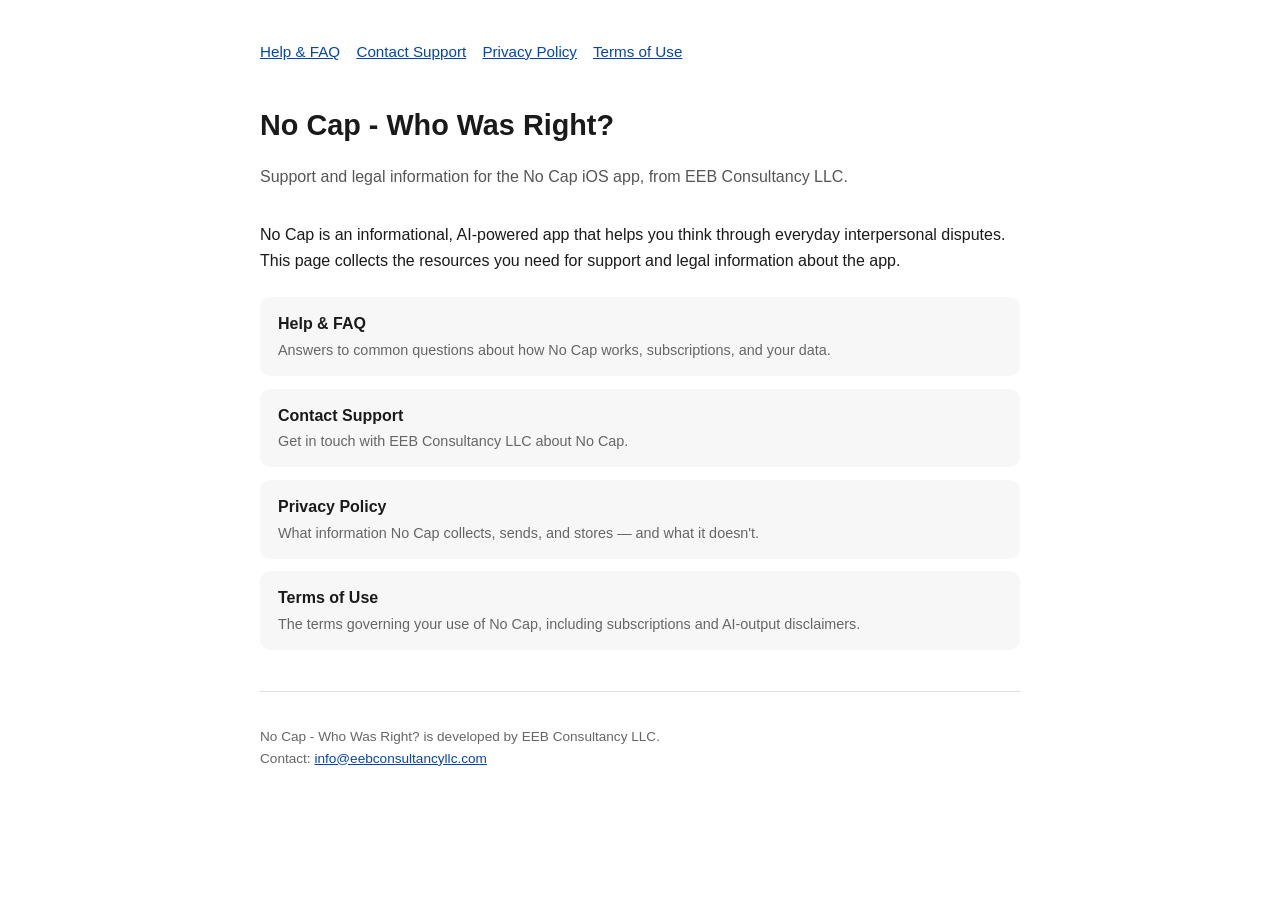
==== index.html @ 3a34e77c "Restructure legal site into flat GitHub Pages routes Replaces the flat privacy-policy.html/terms-of-" ====
<!DOCTYPE html>
<html lang="en">
<head>
<meta charset="UTF-8">
<meta name="viewport" content="width=device-width, initial-scale=1.0">
<title>No Cap - Who Was Right?</title>
<style>
  body {
    font-family: -apple-system, BlinkMacSystemFont, "Segoe UI", Roboto, Helvetica, Arial, sans-serif;
    max-width: 760px;
    margin: 0 auto;
    padding: 40px 20px 80px;
    line-height: 1.6;
    color: #1a1a1a;
    background: #ffffff;
  }
  h1 { font-size: 1.8em; margin-bottom: 0.2em; }
  h2 { font-size: 1.25em; margin-top: 2em; border-bottom: 1px solid #e0e0e0; padding-bottom: 0.3em; }
  .tagline { color: #555; margin-bottom: 2em; }
  a { color: #0645AD; }
  nav.site-nav { margin-bottom: 2.5em; font-size: 0.95em; color: #555; }
  nav.site-nav a { margin-right: 12px; }
  ul.link-list { list-style: none; padding: 0; margin: 1.5em 0; }
  ul.link-list li { margin-bottom: 0.8em; }
  ul.link-list a {
    display: block;
    padding: 14px 18px;
    background: #f7f7f7;
    border-radius: 10px;
    text-decoration: none;
    color: #1a1a1a;
    font-weight: 600;
  }
  ul.link-list a:hover { background: #eee; }
  ul.link-list .desc {
    display: block;
    font-weight: 400;
    color: #666;
    font-size: 0.9em;
    margin-top: 2px;
  }
  footer.site-footer {
    margin-top: 3em;
    padding-top: 1.5em;
    border-top: 1px solid #e0e0e0;
    font-size: 0.85em;
    color: #666;
  }
</style>
</head>
<body>

<nav class="site-nav">
  <a href="faq/">Help &amp; FAQ</a>
  <a href="support/">Contact Support</a>
  <a href="privacy/">Privacy Policy</a>
  <a href="terms/">Terms of Use</a>
</nav>

<h1>No Cap - Who Was Right?</h1>
<p class="tagline">Support and legal information for the No Cap iOS app, from EEB Consultancy LLC.</p>

<p>
No Cap is an informational, AI-powered app that helps you think through everyday interpersonal disputes.
This page collects the resources you need for support and legal information about the app.
</p>

<ul class="link-list">
  <li>
    <a href="faq/">
      Help &amp; FAQ
      <span class="desc">Answers to common questions about how No Cap works, subscriptions, and your data.</span>
    </a>
  </li>
  <li>
    <a href="support/">
      Contact Support
      <span class="desc">Get in touch with EEB Consultancy LLC about No Cap.</span>
    </a>
  </li>
  <li>
    <a href="privacy/">
      Privacy Policy
      <span class="desc">What information No Cap collects, sends, and stores — and what it doesn't.</span>
    </a>
  </li>
  <li>
    <a href="terms/">
      Terms of Use
      <span class="desc">The terms governing your use of No Cap, including subscriptions and AI-output disclaimers.</span>
    </a>
  </li>
</ul>

<footer class="site-footer">
  <p>No Cap - Who Was Right? is developed by EEB Consultancy LLC.<br>
  Contact: <a href="mailto:info@eebconsultancyllc.com">info@eebconsultancyllc.com</a></p>
</footer>

</body>
</html>
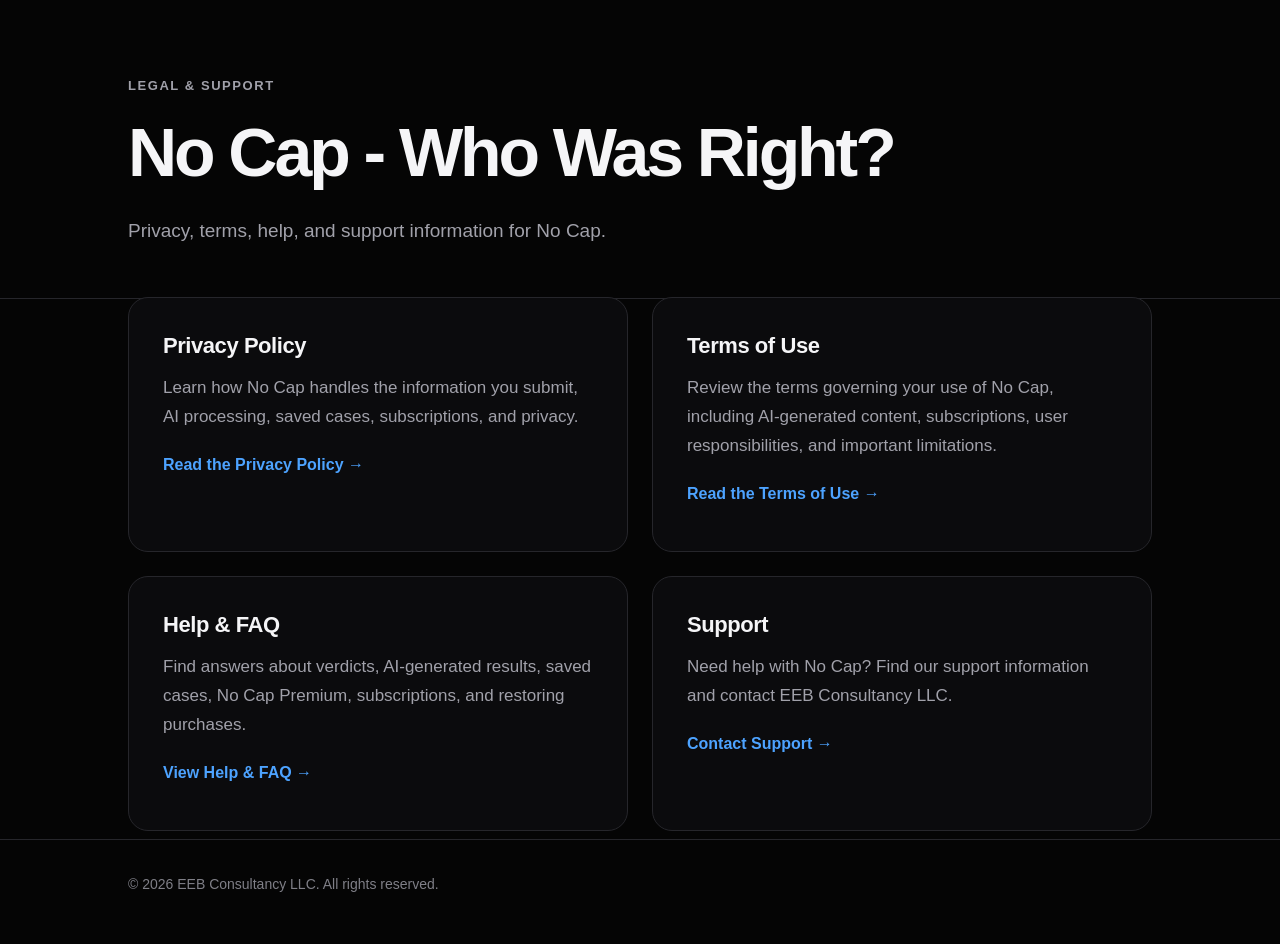
==== commit 300647c7: "Update index.html" ====
--- a/index.html
+++ b/index.html
@@ -1,101 +1,109 @@
-<!DOCTYPE html>
+<!doctype html>
 <html lang="en">
 <head>
-<meta charset="UTF-8">
-<meta name="viewport" content="width=device-width, initial-scale=1.0">
-<title>No Cap - Who Was Right?</title>
-<style>
-  body {
-    font-family: -apple-system, BlinkMacSystemFont, "Segoe UI", Roboto, Helvetica, Arial, sans-serif;
-    max-width: 760px;
-    margin: 0 auto;
-    padding: 40px 20px 80px;
-    line-height: 1.6;
-    color: #1a1a1a;
-    background: #ffffff;
-  }
-  h1 { font-size: 1.8em; margin-bottom: 0.2em; }
-  h2 { font-size: 1.25em; margin-top: 2em; border-bottom: 1px solid #e0e0e0; padding-bottom: 0.3em; }
-  .tagline { color: #555; margin-bottom: 2em; }
-  a { color: #0645AD; }
-  nav.site-nav { margin-bottom: 2.5em; font-size: 0.95em; color: #555; }
-  nav.site-nav a { margin-right: 12px; }
-  ul.link-list { list-style: none; padding: 0; margin: 1.5em 0; }
-  ul.link-list li { margin-bottom: 0.8em; }
-  ul.link-list a {
-    display: block;
-    padding: 14px 18px;
-    background: #f7f7f7;
-    border-radius: 10px;
-    text-decoration: none;
-    color: #1a1a1a;
-    font-weight: 600;
-  }
-  ul.link-list a:hover { background: #eee; }
-  ul.link-list .desc {
-    display: block;
-    font-weight: 400;
-    color: #666;
-    font-size: 0.9em;
-    margin-top: 2px;
-  }
-  footer.site-footer {
-    margin-top: 3em;
-    padding-top: 1.5em;
-    border-top: 1px solid #e0e0e0;
-    font-size: 0.85em;
-    color: #666;
-  }
-</style>
+  <meta charset="utf-8">
+  <meta name="viewport" content="width=device-width, initial-scale=1">
+
+  <title>No Cap - Who Was Right? — Legal & Support</title>
+
+  <meta
+    name="description"
+    content="Privacy Policy, Terms of Use, Help & FAQ, and Support for No Cap - Who Was Right?"
+  >
+
+  <link rel="stylesheet" href="styles.css">
 </head>
+
 <body>
 
-<nav class="site-nav">
-  <a href="faq/">Help &amp; FAQ</a>
-  <a href="support/">Contact Support</a>
-  <a href="privacy/">Privacy Policy</a>
-  <a href="terms/">Terms of Use</a>
-</nav>
+  <header class="hero">
+    <div class="container">
 
-<h1>No Cap - Who Was Right?</h1>
-<p class="tagline">Support and legal information for the No Cap iOS app, from EEB Consultancy LLC.</p>
+      <p class="eyebrow">Legal &amp; Support</p>
 
-<p>
-No Cap is an informational, AI-powered app that helps you think through everyday interpersonal disputes.
-This page collects the resources you need for support and legal information about the app.
-</p>
+      <h1>No Cap - Who Was Right?</h1>
 
-<ul class="link-list">
-  <li>
-    <a href="faq/">
-      Help &amp; FAQ
-      <span class="desc">Answers to common questions about how No Cap works, subscriptions, and your data.</span>
-    </a>
-  </li>
-  <li>
-    <a href="support/">
-      Contact Support
-      <span class="desc">Get in touch with EEB Consultancy LLC about No Cap.</span>
-    </a>
-  </li>
-  <li>
-    <a href="privacy/">
-      Privacy Policy
-      <span class="desc">What information No Cap collects, sends, and stores — and what it doesn't.</span>
-    </a>
-  </li>
-  <li>
-    <a href="terms/">
-      Terms of Use
-      <span class="desc">The terms governing your use of No Cap, including subscriptions and AI-output disclaimers.</span>
-    </a>
-  </li>
-</ul>
+      <p class="hero-copy">
+        Privacy, terms, help, and support information for No Cap.
+      </p>
 
-<footer class="site-footer">
-  <p>No Cap - Who Was Right? is developed by EEB Consultancy LLC.<br>
-  Contact: <a href="mailto:info@eebconsultancyllc.com">info@eebconsultancyllc.com</a></p>
-</footer>
+    </div>
+  </header>
+
+
+  <main class="cards-section">
+    <div class="container">
+
+      <div class="cards">
+
+        <a class="card" href="privacy/">
+          <h2>Privacy Policy</h2>
+
+          <p>
+            Learn how No Cap handles the information you submit,
+            AI processing, saved cases, subscriptions, and privacy.
+          </p>
+
+          <span class="card-link">
+            Read the Privacy Policy →
+          </span>
+        </a>
+
+
+        <a class="card" href="terms/">
+          <h2>Terms of Use</h2>
+
+          <p>
+            Review the terms governing your use of No Cap,
+            including AI-generated content, subscriptions,
+            user responsibilities, and important limitations.
+          </p>
+
+          <span class="card-link">
+            Read the Terms of Use →
+          </span>
+        </a>
+
+
+        <a class="card" href="faq/">
+          <h2>Help &amp; FAQ</h2>
+
+          <p>
+            Find answers about verdicts, AI-generated results,
+            saved cases, No Cap Premium, subscriptions,
+            and restoring purchases.
+          </p>
+
+          <span class="card-link">
+            View Help &amp; FAQ →
+          </span>
+        </a>
+
+
+        <a class="card" href="support/">
+          <h2>Support</h2>
+
+          <p>
+            Need help with No Cap? Find our support information
+            and contact EEB Consultancy LLC.
+          </p>
+
+          <span class="card-link">
+            Contact Support →
+          </span>
+        </a>
+
+      </div>
+
+    </div>
+  </main>
+
+
+  <footer class="footer">
+    <div class="container">
+      <p>© 2026 EEB Consultancy LLC. All rights reserved.</p>
+    </div>
+  </footer>
 
 </body>
 </html>
--- a/styles.css
+++ b/styles.css
@@ -0,0 +1,473 @@
+:root {
+  color-scheme: dark;
+
+  --bg: #050505;
+  --surface: #0b0b0d;
+  --surface-hover: #111116;
+
+  --text: #f5f5f7;
+  --secondary: #a1a1aa;
+  --body-text: #b4b4bc;
+
+  --border: #26262b;
+
+  --accent: #4da3ff;
+  --accent-soft: rgba(77, 163, 255, 0.12);
+
+  --max-width: 1024px;
+}
+
+
+/* --------------------------------
+   Base
+-------------------------------- */
+
+* {
+  box-sizing: border-box;
+}
+
+html {
+  scroll-behavior: smooth;
+}
+
+body {
+  margin: 0;
+  background: var(--bg);
+  color: var(--text);
+
+  font-family:
+    -apple-system,
+    BlinkMacSystemFont,
+    "SF Pro Display",
+    "SF Pro Text",
+    "Helvetica Neue",
+    Arial,
+    sans-serif;
+
+  -webkit-font-smoothing: antialiased;
+  text-rendering: optimizeLegibility;
+}
+
+a {
+  color: inherit;
+}
+
+.container {
+  width: min(calc(100% - 40px), var(--max-width));
+  margin: 0 auto;
+}
+
+
+/* --------------------------------
+   Home Hero
+-------------------------------- */
+
+.hero {
+  padding: 78px 0 52px;
+  border-bottom: 1px solid var(--border);
+}
+
+.eyebrow {
+  margin: 0 0 24px;
+
+  color: var(--secondary);
+
+  font-size: 13px;
+  font-weight: 700;
+  letter-spacing: 0.12em;
+  text-transform: uppercase;
+}
+
+h1 {
+  margin: 0;
+  max-width: 850px;
+
+  font-size: clamp(42px, 7vw, 68px);
+  line-height: 1.03;
+  letter-spacing: -0.045em;
+  font-weight: 750;
+}
+
+.hero-copy {
+  max-width: 700px;
+  margin: 28px 0 0;
+
+  color: var(--secondary);
+
+  font-size: 19px;
+  line-height: 1.65;
+}
+
+
+/* --------------------------------
+   Home Cards
+-------------------------------- */
+
+.cards-section {
+  padding: 0 0 2px;
+  border-bottom: 1px solid var(--border);
+}
+
+.cards {
+  display: grid;
+  grid-template-columns: repeat(2, 1fr);
+  gap: 24px;
+
+  padding: 0 0 4px;
+
+  transform: translateY(-2px);
+}
+
+.card {
+  min-height: 255px;
+  padding: 34px;
+
+  border: 1px solid var(--border);
+  border-radius: 20px;
+
+  background: var(--surface);
+
+  text-decoration: none;
+
+  transition:
+    transform 180ms ease,
+    border-color 180ms ease,
+    background 180ms ease;
+}
+
+.card:hover {
+  transform: translateY(-2px);
+  border-color: var(--accent);
+  background: var(--surface-hover);
+}
+
+.card:focus-visible {
+  outline: 2px solid var(--accent);
+  outline-offset: 4px;
+}
+
+.card h2 {
+  margin: 0 0 14px;
+
+  font-size: 22px;
+  line-height: 1.25;
+  letter-spacing: -0.02em;
+}
+
+.card p {
+  margin: 0;
+
+  color: var(--secondary);
+
+  font-size: 17px;
+  line-height: 1.7;
+}
+
+.card-link {
+  display: inline-block;
+  margin-top: 24px;
+
+  color: var(--accent);
+
+  font-size: 16px;
+  font-weight: 650;
+}
+
+
+/* --------------------------------
+   Legal Pages
+-------------------------------- */
+
+.legal-page {
+  padding-bottom: 90px;
+}
+
+.legal-header {
+  padding: 72px 0 48px;
+  border-bottom: 1px solid var(--border);
+}
+
+.legal-header h1 {
+  font-size: clamp(42px, 6vw, 64px);
+}
+
+.updated,
+.subtitle {
+  margin: 26px 0 0;
+
+  color: var(--secondary);
+
+  font-size: 17px;
+  line-height: 1.6;
+}
+
+.legal-content {
+  width: min(calc(100% - 40px), 900px);
+  margin: 0 auto;
+
+  padding: 4px 0 40px;
+}
+
+.legal-content section {
+  padding-top: 42px;
+}
+
+.legal-content h2 {
+  margin: 0 0 18px;
+
+  font-size: 24px;
+  line-height: 1.3;
+  letter-spacing: -0.025em;
+}
+
+.legal-content h3 {
+  margin: 30px 0 14px;
+
+  font-size: 18px;
+  line-height: 1.4;
+}
+
+.legal-content p,
+.legal-content li,
+.legal-content dd {
+  color: var(--body-text);
+
+  font-size: 17px;
+  line-height: 1.78;
+}
+
+.legal-content ul,
+.legal-content ol {
+  padding-left: 25px;
+}
+
+.legal-content li {
+  margin-bottom: 8px;
+}
+
+.legal-content strong {
+  color: var(--text);
+  font-weight: 650;
+}
+
+.legal-content code {
+  padding: 2px 6px;
+
+  border: 1px solid var(--border);
+  border-radius: 5px;
+
+  background: var(--surface);
+
+  color: var(--text);
+
+  font-size: 0.9em;
+}
+
+
+/* --------------------------------
+   Inline Links
+-------------------------------- */
+
+.inline-link,
+.legal-content a:not(.back-link):not(.button) {
+  color: var(--accent);
+
+  text-decoration: underline;
+  text-underline-offset: 3px;
+}
+
+
+/* --------------------------------
+   Information / Privacy Note
+-------------------------------- */
+
+.note {
+  margin: 26px 0;
+  padding: 20px 22px;
+
+  border: 1px solid var(--border);
+  border-left: 3px solid var(--accent);
+  border-radius: 12px;
+
+  background: var(--surface);
+}
+
+.note p,
+.note {
+  color: var(--body-text);
+
+  font-size: 16px;
+  line-height: 1.7;
+}
+
+
+/* --------------------------------
+   Support Contact Card
+-------------------------------- */
+
+.contact-card {
+  margin: 42px 0 12px;
+  padding: 28px;
+
+  border: 1px solid var(--border);
+  border-radius: 18px;
+
+  background: var(--surface);
+}
+
+.contact-card dl {
+  margin: 0;
+}
+
+.contact-card dt {
+  margin-top: 20px;
+
+  color: var(--secondary);
+
+  font-size: 13px;
+  font-weight: 700;
+  letter-spacing: 0.08em;
+  text-transform: uppercase;
+}
+
+.contact-card dt:first-child {
+  margin-top: 0;
+}
+
+.contact-card dd {
+  margin: 6px 0 0;
+}
+
+.contact-card a {
+  color: var(--accent);
+}
+
+
+/* --------------------------------
+   Buttons
+-------------------------------- */
+
+.button {
+  display: inline-block;
+
+  margin-top: 24px;
+  padding: 13px 20px;
+
+  border-radius: 10px;
+
+  background: var(--text);
+  color: var(--bg) !important;
+
+  font-size: 16px;
+  font-weight: 650;
+
+  text-decoration: none !important;
+
+  transition:
+    opacity 180ms ease,
+    transform 180ms ease;
+}
+
+.button:hover {
+  opacity: 0.9;
+  transform: translateY(-1px);
+}
+
+.button:focus-visible {
+  outline: 2px solid var(--accent);
+  outline-offset: 4px;
+}
+
+
+/* --------------------------------
+   Back Link
+-------------------------------- */
+
+.back-link {
+  display: inline-block;
+
+  margin-top: 42px;
+
+  color: var(--accent);
+
+  font-weight: 600;
+  text-decoration: none;
+}
+
+.back-link:hover {
+  text-decoration: underline;
+  text-underline-offset: 4px;
+}
+
+
+/* --------------------------------
+   Footer
+-------------------------------- */
+
+.footer {
+  padding: 36px 0 52px;
+}
+
+.footer p {
+  margin: 0;
+
+  color: #7f7f87;
+
+  font-size: 14px;
+}
+
+
+/* --------------------------------
+   Mobile
+-------------------------------- */
+
+@media (max-width: 720px) {
+
+  .container {
+    width: min(calc(100% - 32px), var(--max-width));
+  }
+
+  .hero {
+    padding: 56px 0 42px;
+  }
+
+  .hero-copy {
+    font-size: 17px;
+  }
+
+  .cards {
+    grid-template-columns: 1fr;
+    gap: 16px;
+  }
+
+  .card {
+    min-height: auto;
+    padding: 26px;
+  }
+
+  .legal-header {
+    padding: 54px 0 38px;
+  }
+
+  .legal-content {
+    width: min(calc(100% - 32px), 900px);
+  }
+
+  .legal-content section {
+    padding-top: 34px;
+  }
+
+  .legal-content h2 {
+    font-size: 22px;
+  }
+
+  .legal-content p,
+  .legal-content li,
+  .legal-content dd {
+    font-size: 16px;
+  }
+
+  .contact-card {
+    padding: 22px;
+  }
+}
